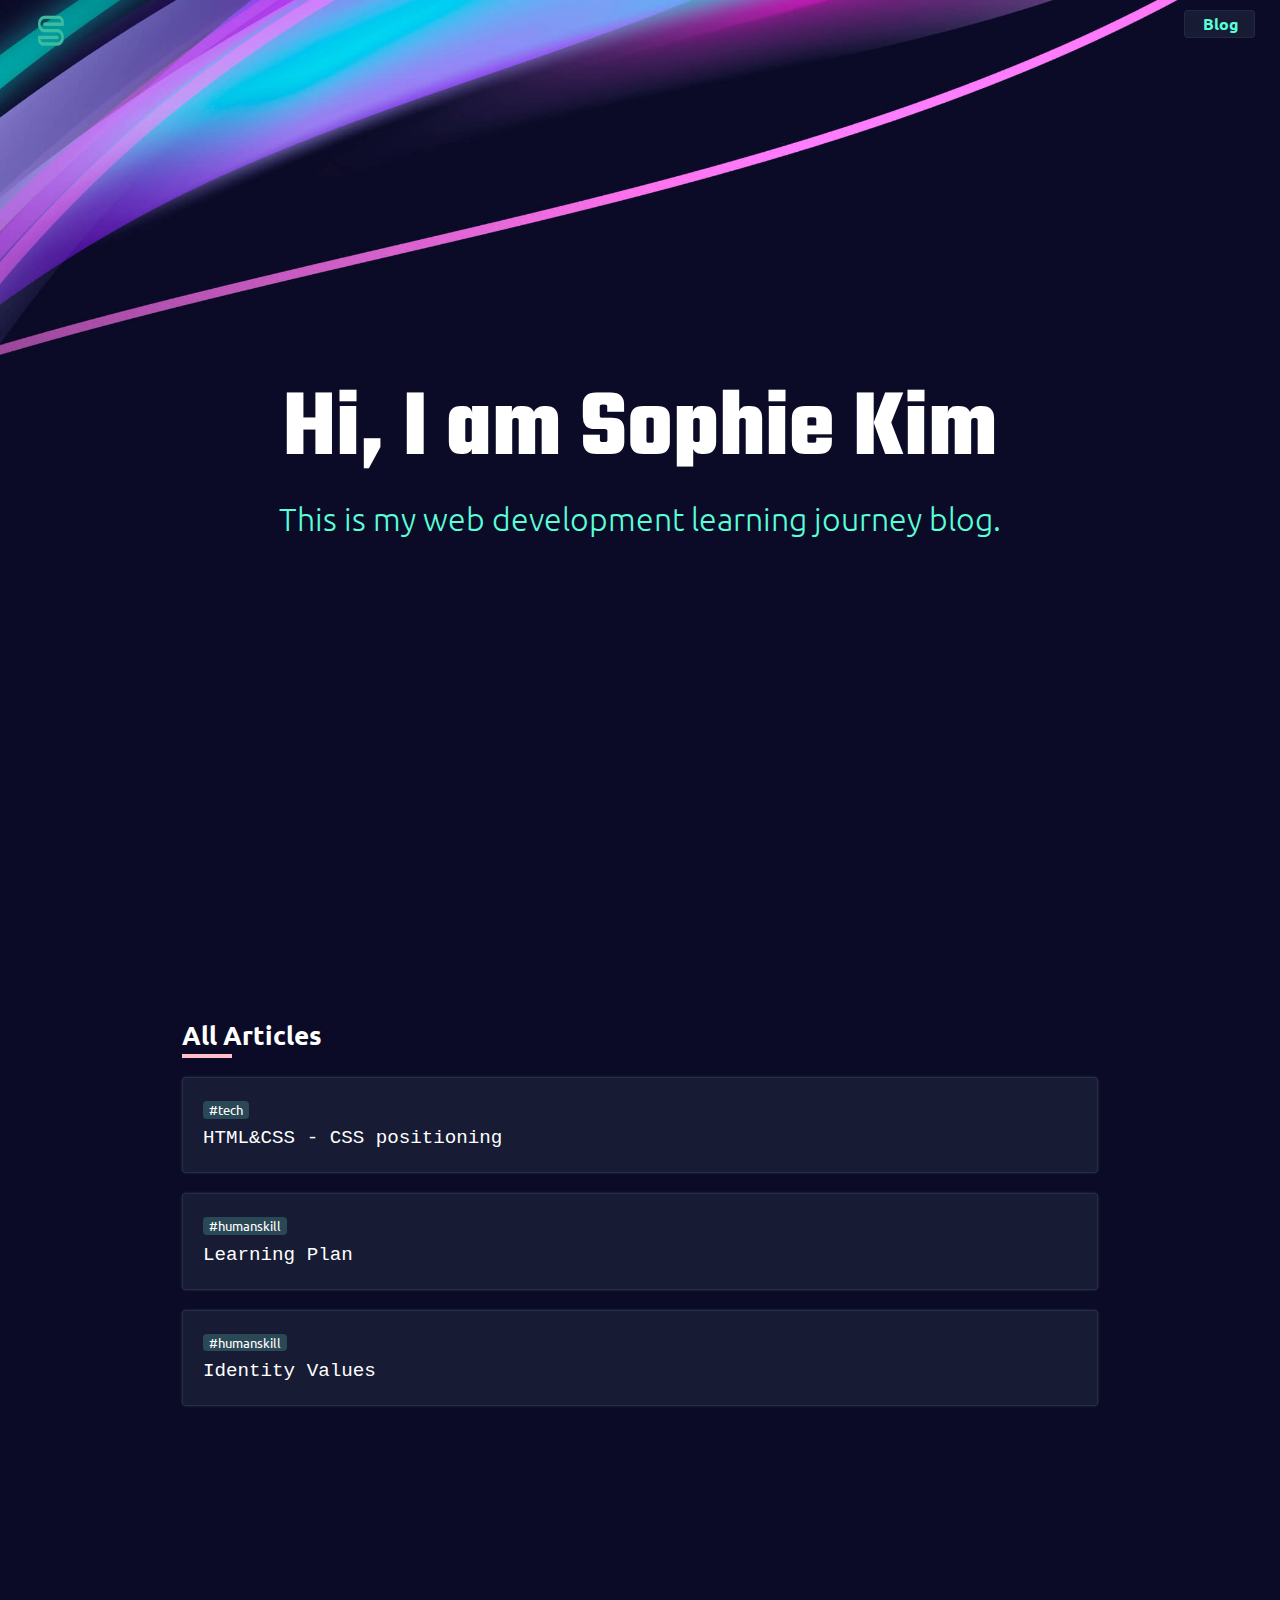
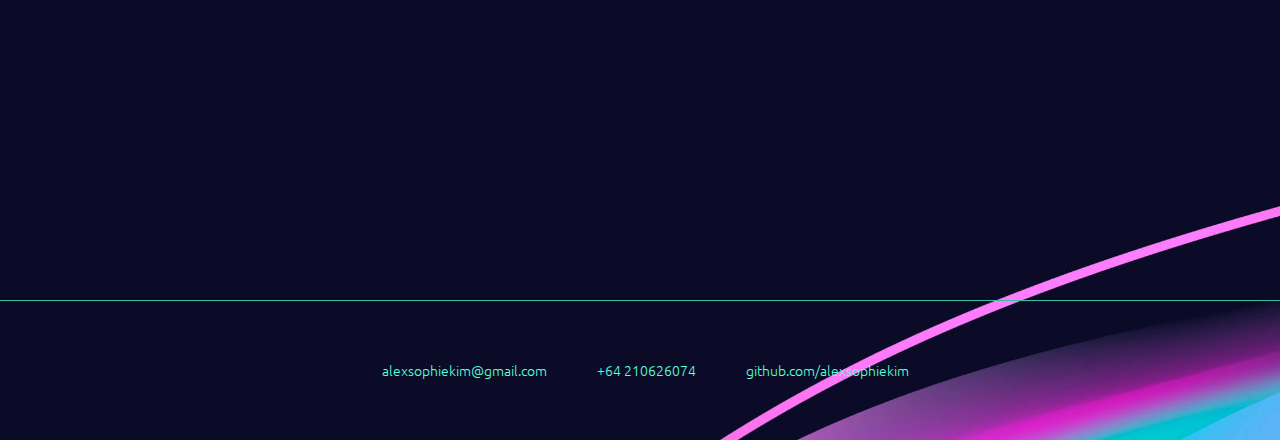
==== index.html @ d0f0f6ac "starting sprint3 blog" ====
<!DOCTYPE html>
<html lang="en">
<head>
    <meta charset="UTF-8">
    <meta name="copyright" content="Sophie Kim">
    <meta name="viewport" content="width=device-width, initial-scale=1.0">
    <meta name="description" content="This is Sophie Kim's blog - Full stack developer">
    <meta name="keywords" content="HTML,CSS,JS,Front-end, Back-end, Full-stack, Web developer, Developer, software engineer, Blog">
    <meta name="author" content="Sophie Kim">
    <link rel="icon" type="image/x-icon" href="/src/32logo.png">
    <link rel='stylesheet' href='https://cdn-uicons.flaticon.com/2.5.1/uicons-regular-rounded/css/uicons-regular-rounded.css'>
    <link href="../styles/main.css" rel="stylesheet" type="text/css">
    <link rel="preconnect" href="https://fonts.googleapis.com">
    <link rel="preconnect" href="https://fonts.gstatic.com" crossorigin>
    <link href="https://fonts.googleapis.com/css2?family=Teko:wght@300..700&family=Ubuntu:ital,wght@0,300;0,400;0,500;0,700;1,300;1,400;1,500;1,700&display=swap" rel="stylesheet">
    <link href="https://fonts.googleapis.com/css2?family=Ubuntu:ital,wght@0,300;0,400;0,500;0,700;1,300;1,400;1,500;1,700&display=swap" rel="stylesheet">
    <title>Developer Sophie's Blog</title>
</head>
<body>
    <nav>
      <a href="index.html"><img src="./src/logo512.png" class="myLogo" width="42px" height="42px"/></a>
      <ul>
        <!-- <li><a href=""><i class="fi fi-rr-apps"></i><span class="nav-lable">Projects</span></a></li> -->
        <li><a href="#blog"><i class="fi fi-rr-comment-alt"></i><span class="nav-lable">Blog</span></a></li>
      </ul>
    </nav>
    <section class="hero">
        <main>
            <div class="flexContainer flex-column">
              <h1>Hi, I am Sophie Kim</h1>
              <h2 style="text-align: center;">This is my web development learning journey blog.</h2>
            </div>
          </div>
        </main>
        <a href="#blog" class="down">
          <i class="fi fi-rr-angle-circle-down" style="font-size:30px;"></i>
        </a>
    </section>
    <section class="blog" id="blog">
      <h3 class="allArticles">All Articles</h3>
      <a href="/blog/html-css.html" class="articleLink">
        <div class="card">
            <p class="tags">#tech</p>
            <p class="title">HTML&CSS - CSS positioning</p>
        </div>
      </a>
      <a href="/blog/learning-plan.html" class="articleLink">
        <div class="card">
            <p class="tags">#humanskill</p>
            <p class="title">Learning Plan</p>
        </div>
      </a>
      <a href="/blog/identity-values.html" class="articleLink">
        <div class="card">
          <p class="tags">#humanskill</p>
          <p class="title">Identity Values</p>
        </div>
      </a>
    </section>
    <footer class="footer" id="footer">
      <div class="footer-content">
          <div class="footer-section">
              <div class="contact-info">
                  <i class="fi fi-rr-envelope"></i>
                  <p>alexsophiekim@gmail.com</p>
              </div>
              <div class="contact-info">
                  <i class="fi fi-rr-phone-call"></i>
                  <p>+64 210626074</p>
              </div>
              <div class="contact-info">
                <i class="fi fi-rr-code-branch"></i>
                <p>github.com/alexsophiekim</p>
            </div>
          </div>
      </div>
  </footer>
</body>
</html>
---- styles/main.css ----
* {
    box-sizing: border-box;
    padding: 0;
    margin: 0;
    max-width: 100%;
    scroll-behavior: smooth;
    font-family: "Ubuntu", sans-serif;
  }
body{
    overflow-x: hidden;
    min-width: 100vw;
    height: 100%;
    color: #59ffd8;
    background: #0c0a27;  
    background-image:url('../src/bg.jpg');
    background-position: 33% 50%;
    background-size: cover;
    background-repeat: no-repeat;
    }
p{
    line-height: 1.4;
    font-weight: 100;
}
.container{
    max-width: calc(100% - 300px);
    margin: 0 auto;
}
.flexContainer {
    display: flex;
}
.flex-row {
    flex-direction: row;
    justify-content: space-between;
}
.flex-column {
    flex-direction: column;
}
code{
    font-family: 'Courier New', Courier, monospace;
    color:black;
}
.codespan{
    border: 1px solid gray;
    font-family: 'Courier New', Courier, monospace;
    background-color: #d8d8d8;
    color: black;
    padding:2px 4px;
}
nav{
    height: 60px;
    max-width: calc(100% - 40px);
    margin: auto;
    display: flex;
    justify-content: space-between;
}
nav ul{
    display: flex;
}
nav ul li{
    list-style: none;
    margin: 10px 5px;
    font-weight: 600;
}
nav ul li a{
    text-decoration-line: none;
    color: #59ffd8;
    background-color: rgba(169, 217, 215, 0.08);
    border: 1px solid rgba(169, 217, 215, 0.08);
    display: flex;
    align-items: center;
    line-height: 1.4;
    border-radius: 4px;
    padding: 2px 15px 2px 10px
}
nav ul li a:hover{
    border: 1px solid rgba(169, 217, 215, 0.4);
    box-shadow: 0 0 5px rgba(150, 200, 198, 0.2);
}
nav ul li a i {
   padding: 10px 4px;
}
nav img{
    margin: 10px;
}
section{
    height: 100vh;
    max-width: calc(100% - 300px);
    margin: 0 auto;
}
main{
    width: 100%;
    padding: 0.5em;
    position: absolute;
    top: 50%;
    left: 50%;
    -ms-transform: translate(-50%, -50%);
    transform: translate(-50%, -50%);
    flex-wrap: wrap;
}

h1{
    color: white;
    font-size: 6em;
    font-family: "Teko", sans-serif;
    text-align: center;
}
h2{
    color: #59ffd8;
    font-size: 2em;
    font-weight: 100;
}
h3{
    font-size: 1.6em;
    color: white;
}
.text{
    line-height: 1.6;
}
.down{
    position: absolute;
    bottom:2em;
    right: 50%;
    transform: translate(50%, -50%);
    text-decoration: none;
    color: #3dbd9f;
}
.blog{
    margin: 0 auto;
    padding: 2em;
    width: 100%;
    color: #59ffd8;
    margin-bottom: 40px;
}
.allArticles{
    width: 100%;
    margin:1em 0;
}
.allArticles::after{
    content: '';
    height: 4px;
    width: 50px;
    background-color: pink;
    display: block;
    position: absolute;
    margin-top:2px;
}
.card{
    padding: 20px;
    border: 1px solid transparent;
    margin-bottom: 20px;
    background-color: rgba(169, 217, 215, 0.08);
    border: 1px solid rgba(169, 217, 215, 0.1);
    box-shadow: 0 0 3px rgba(150, 200, 198, 0.2);
    border-radius: 4px;
}
.card:hover{
    border: 1px solid rgba(169, 217, 215, 0.4);
    box-shadow: 0 0 5px rgba(150, 200, 198, 0.2);
}
.title{
    color: white;
    font-family: 'Courier New', Courier, monospace;
    font-size:1.2em;
    line-height: 1.4;
}
.title:hover{
    color:#3dbd9f;
    text-shadow: 2px 2px 4px rgba(89,255,216,0.3);
}
.articleLink{
    text-decoration: none;
}
/* Here is the html-css.html stylings */
.articleContainer{
    margin: 4em auto !important;
    background: rgba(255,255,255,5%);
    padding:2em;
    border-radius: 10px;
    height: fit-content;
}

.tags{
    color: white;
    padding: 0px 6px;
    height: max-content;
    background: rgba(118, 255, 225, 0.2);
    border-radius: 4px;
    display: inline-flex;
    -webkit-box-align: center;
    align-items: center;
    gap: 5px;
    font-size: 0.8em !important;
    font-weight: 400 !important;
    font-family:'Ubuntu' !important;
    margin-bottom: 0.5em;
}
.positionBox{
    border:1px solid white;
    width: 200px;
    height: 120px;
    padding:1em;
    text-align: center;
}
.positionBoxText{
    color: black;
    margin: auto;
}
.absolute{
    position: absolute;
    top:0;
    right:0;
}
.fixed{
    position: fixed;
    bottom:100px;
    right:100px;
    z-index: 1;
}
.relative{
    position: relative;
}
.imagebox{
    display: inline-block;
    overflow-y: hidden;
}
.imagebox img{
    max-width: 800px;
    width: 100%;
    height: 100%;
    object-fit: contain;
}

/* Footer*/
.footer {
    padding: 40px 0;
    position: relative;
    overflow: hidden;
}
.footer::before {
    content: '';
    position: absolute;
    top: 0;
    left: 0;
    right: 0;
    height: 1px;
    background: #3dbd9f;
}

.footer-content {
    display: flex;
    justify-content: center;
    align-items: flex-start;
    flex-wrap: wrap;
    max-width: 1200px;
    margin: 0 auto;
    padding: 0 20px;
}
.footer-section {
    display: flex;
    justify-content: center;
    align-items: center;
    flex-wrap: wrap;
    width: 100%;
}
.footer-section p {
    margin: 10px 0;
    font-size: 0.9em;
    line-height: 1.4;
}

.contact-info {
    display: flex;
    align-items: center;
    margin: 10px 20px;
}
.contact-info i {
    margin-right: 10px;
    color: #3dbd9f;
}

/* CSS code for mobile screens*/
@media only screen and (max-width: 480px) {
    body{
        max-width: 100vh;;
    }
    /* .nav-lable{
        display: none;
    } */
    nav{
        max-width: calc(100% - 10px);
    }
    nav ul li {
        margin: 2px;
        align-self: center;
    }
    nav ul li a{
        padding: 2px 8px !important;
    }
    .web-dev{
        font-size: 40px !important;
    }
    section{
        max-width: calc(100% - 50px);
    }
    h1{
        font-size: 2.2em;
    }
    h2{
        font-size: 1em;
    }
    h3{
        font-size: 1.4em;
    }
    .positionBox{
        width: 120px;
        height: 80px;
        padding: 5px;
    }
    .positionBox code{
        font-size:0.6em;
    }
    .blog{
        padding: 0.5em
    }
}

/* CSS code for tablet screens*/
@media only screen and (max-width: 768px) and (min-width:481px) {
    body{
        max-width: 100vh;;
    }
    /* .nav-lable{
        display: none;
    } */
    nav ul li a{
        padding: 2px 8px !important;
    }
    h1{
        font-size: 4em;
    }
    h2{
        font-size: 1em;
    }
    .wave{
        font-size: 50px !important;
    }
    .web-dev{
        font-size: 40px !important;
    }
    section{
        max-width: calc(100% - 100px);
    }
}
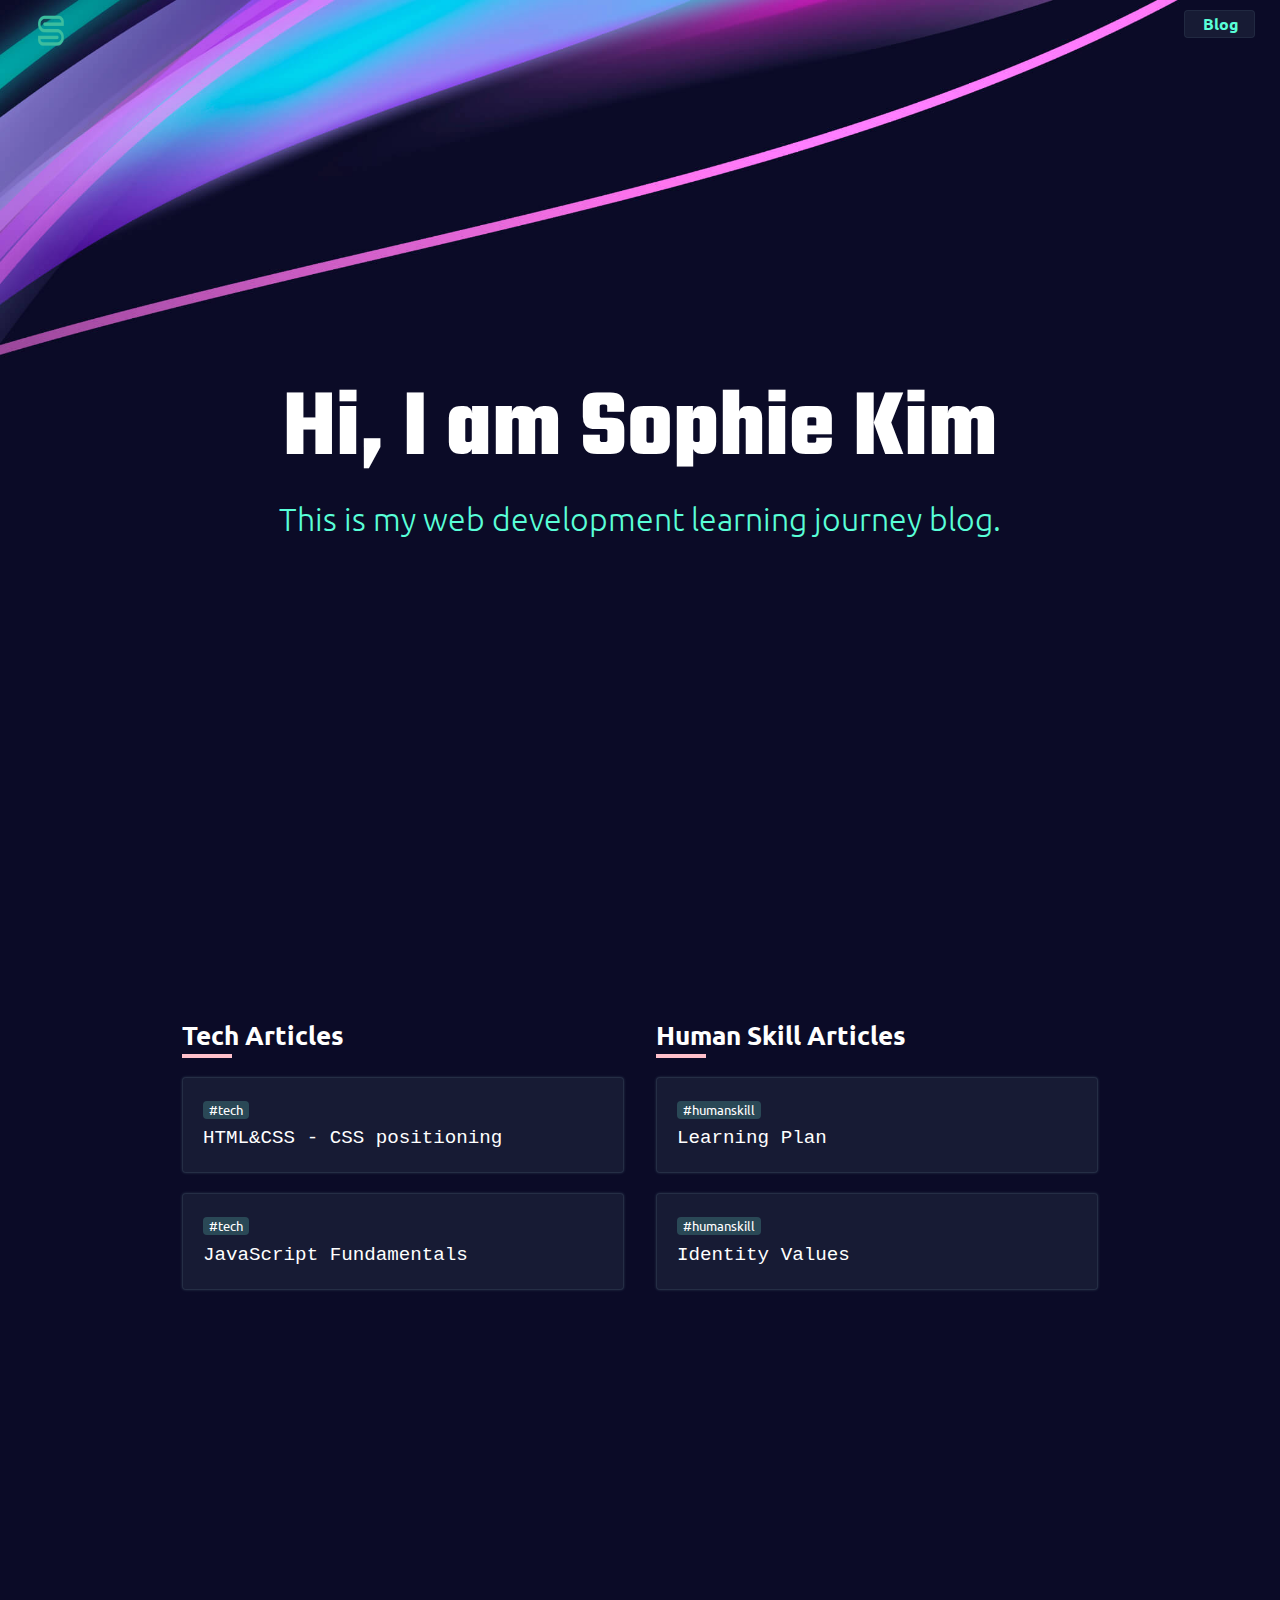
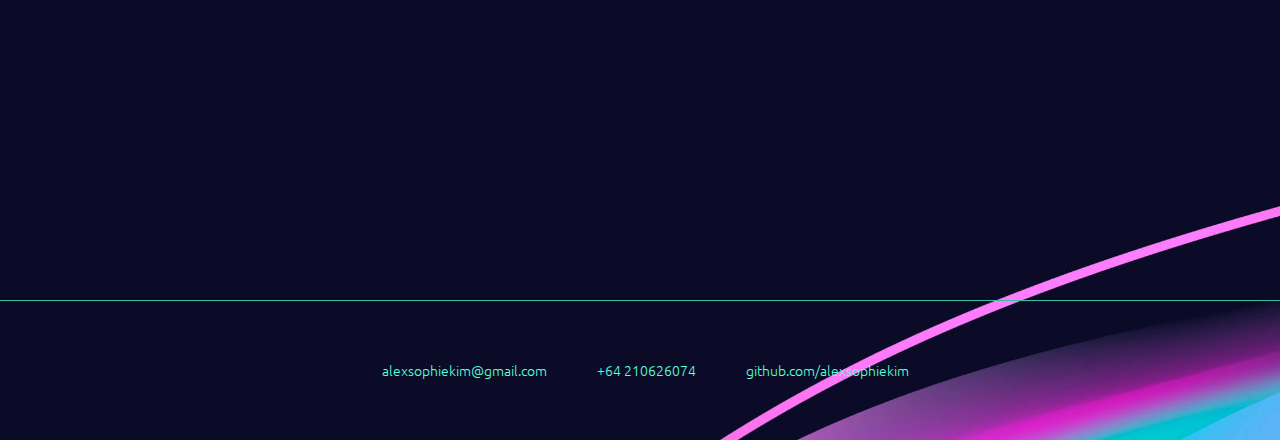
==== commit a22a24f4: "blog grid added" ====
--- a/index.html
+++ b/index.html
@@ -37,13 +37,24 @@
         </a>
     </section>
     <section class="blog" id="blog">
-      <h3 class="allArticles">All Articles</h3>
-      <a href="/blog/html-css.html" class="articleLink">
-        <div class="card">
-            <p class="tags">#tech</p>
-            <p class="title">HTML&CSS - CSS positioning</p>
-        </div>
-      </a>
+      <div class="techBlog">
+        <h3 class="allArticles">Tech Articles</h3>
+        <a href="/blog/html-css.html" class="articleLink">
+          <div class="card">
+              <p class="tags">#tech</p>
+              <p class="title">HTML&CSS - CSS positioning</p>
+          </div>
+        </a>
+        <a href="/blog/javascript-dom.html" class="articleLink">
+          <div class="card">
+              <p class="tags">#tech</p>
+              <p class="title">JavaScript Fundamentals</p>
+          </div>
+        </a>
+      </div>
+      <div class="hsBlog">
+        <h3 class="allArticles">Human Skill Articles</h3>
+
       <a href="/blog/learning-plan.html" class="articleLink">
         <div class="card">
             <p class="tags">#humanskill</p>
@@ -56,6 +67,7 @@
           <p class="title">Identity Values</p>
         </div>
       </a>
+      </div>
     </section>
     <footer class="footer" id="footer">
       <div class="footer-content">
--- a/styles/main.css
+++ b/styles/main.css
@@ -125,6 +125,9 @@
     color: #3dbd9f;
 }
 .blog{
+    display: grid;
+    grid-template-columns: 1fr 1fr;
+    gap: 2em;
     margin: 0 auto;
     padding: 2em;
     width: 100%;
@@ -302,6 +305,9 @@
     section{
         max-width: calc(100% - 50px);
     }
+    .blog {
+        grid-template-columns: 1fr;
+    }
     h1{
         font-size: 2.2em;
     }
@@ -350,4 +356,7 @@
     section{
         max-width: calc(100% - 100px);
     }
+    .blog {
+        grid-template-columns: 1fr;
+    }
 }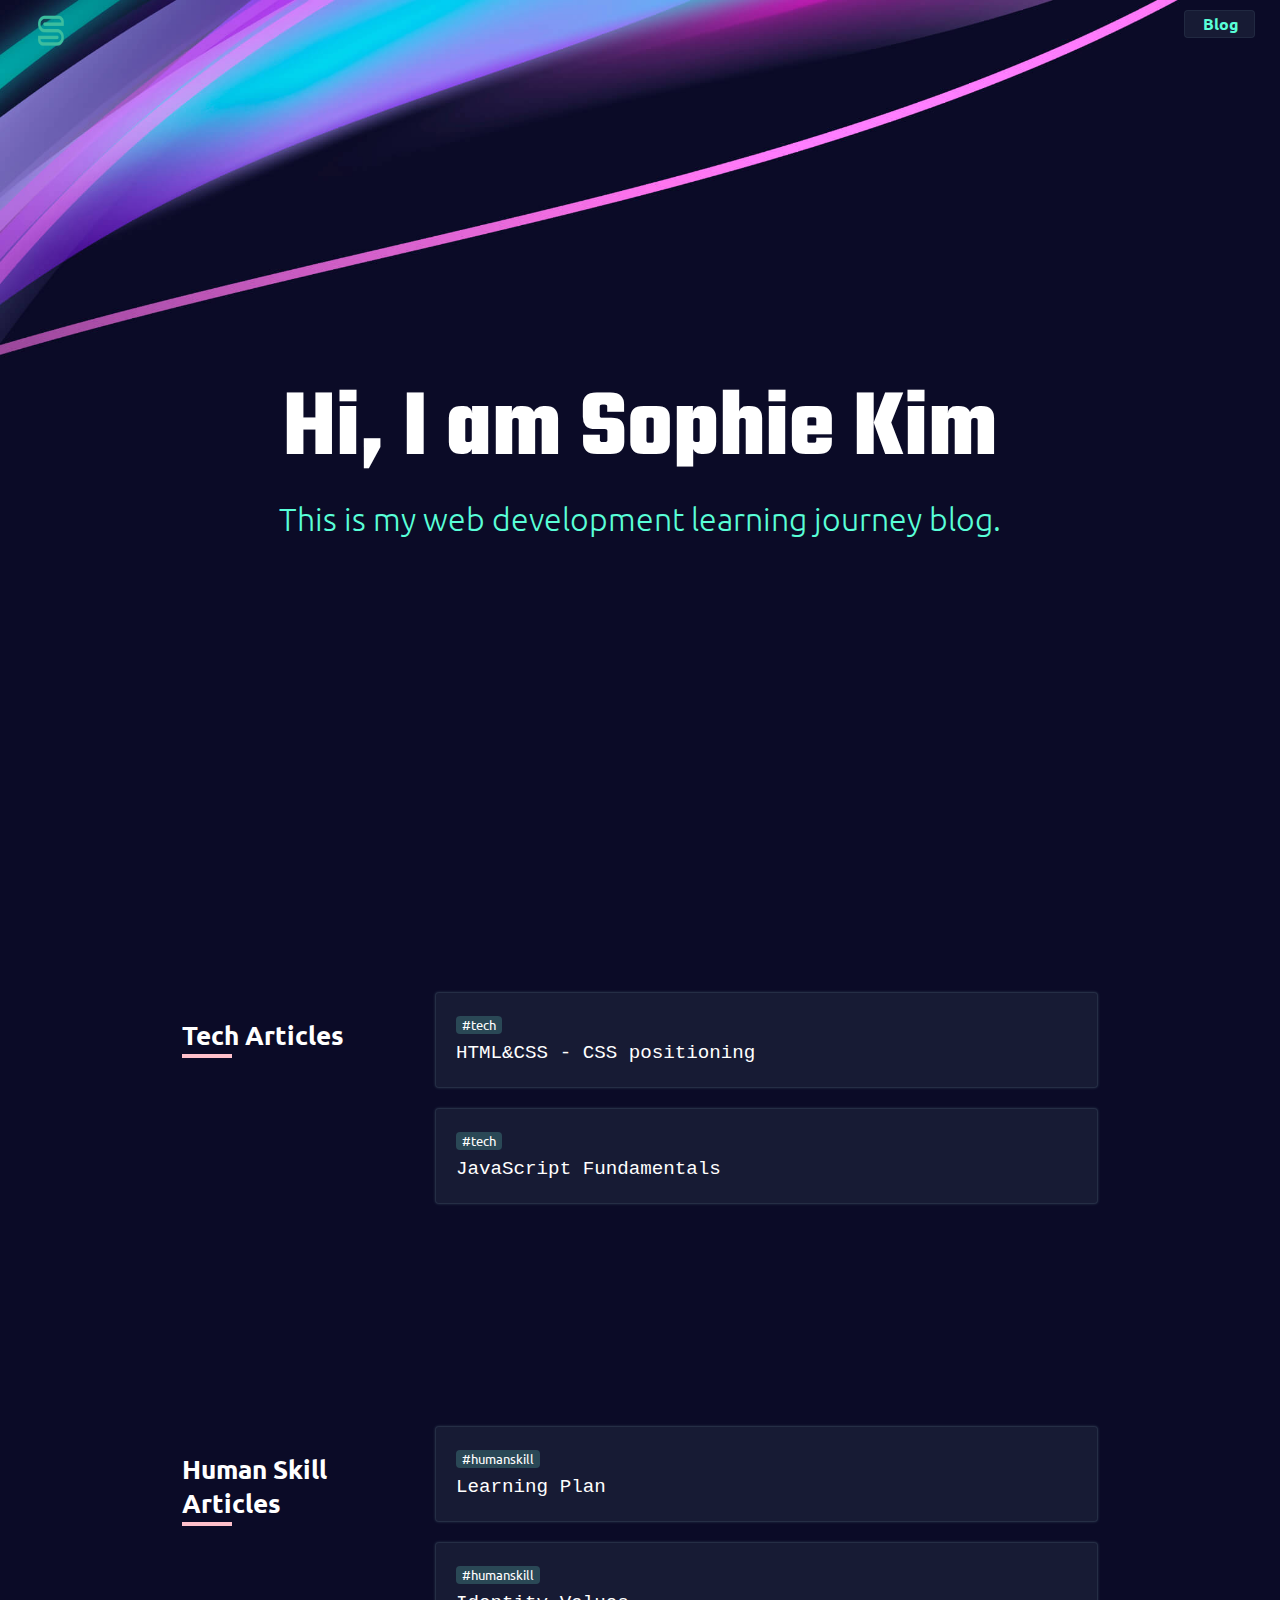
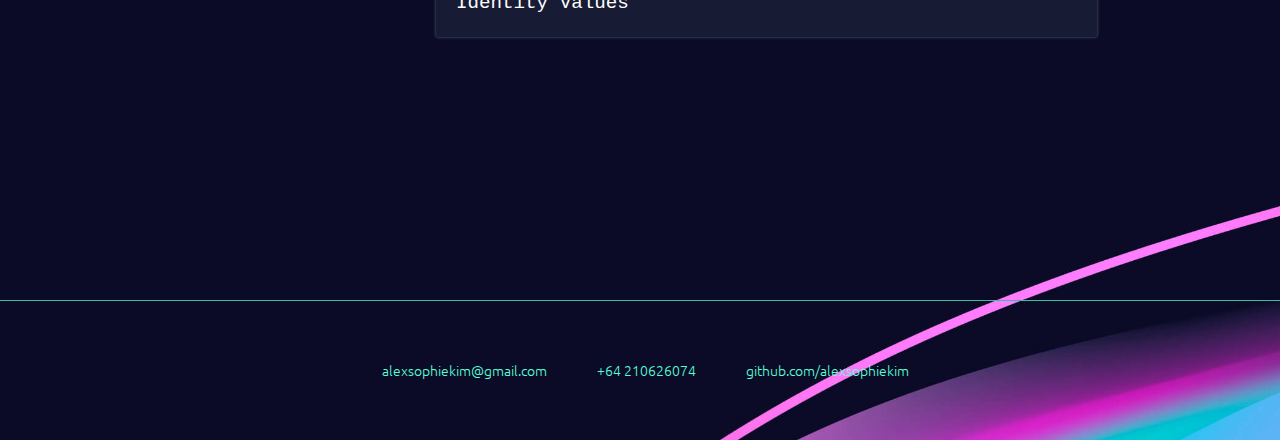
==== commit 1e14c102: "change layout" ====
--- a/index.html
+++ b/index.html
@@ -37,8 +37,8 @@
         </a>
     </section>
     <section class="blog" id="blog">
+      <h3 class="allArticles">Tech Articles</h3>
       <div class="techBlog">
-        <h3 class="allArticles">Tech Articles</h3>
         <a href="/blog/html-css.html" class="articleLink">
           <div class="card">
               <p class="tags">#tech</p>
@@ -52,9 +52,8 @@
           </div>
         </a>
       </div>
+      <h3 class="allArticles">Human Skill Articles</h3>
       <div class="hsBlog">
-        <h3 class="allArticles">Human Skill Articles</h3>
-
       <a href="/blog/learning-plan.html" class="articleLink">
         <div class="card">
             <p class="tags">#humanskill</p>
--- a/styles/main.css
+++ b/styles/main.css
@@ -126,7 +126,7 @@
 }
 .blog{
     display: grid;
-    grid-template-columns: 1fr 1fr;
+    grid-template-columns: 0.5fr 1.5fr;
     gap: 2em;
     margin: 0 auto;
     padding: 2em;
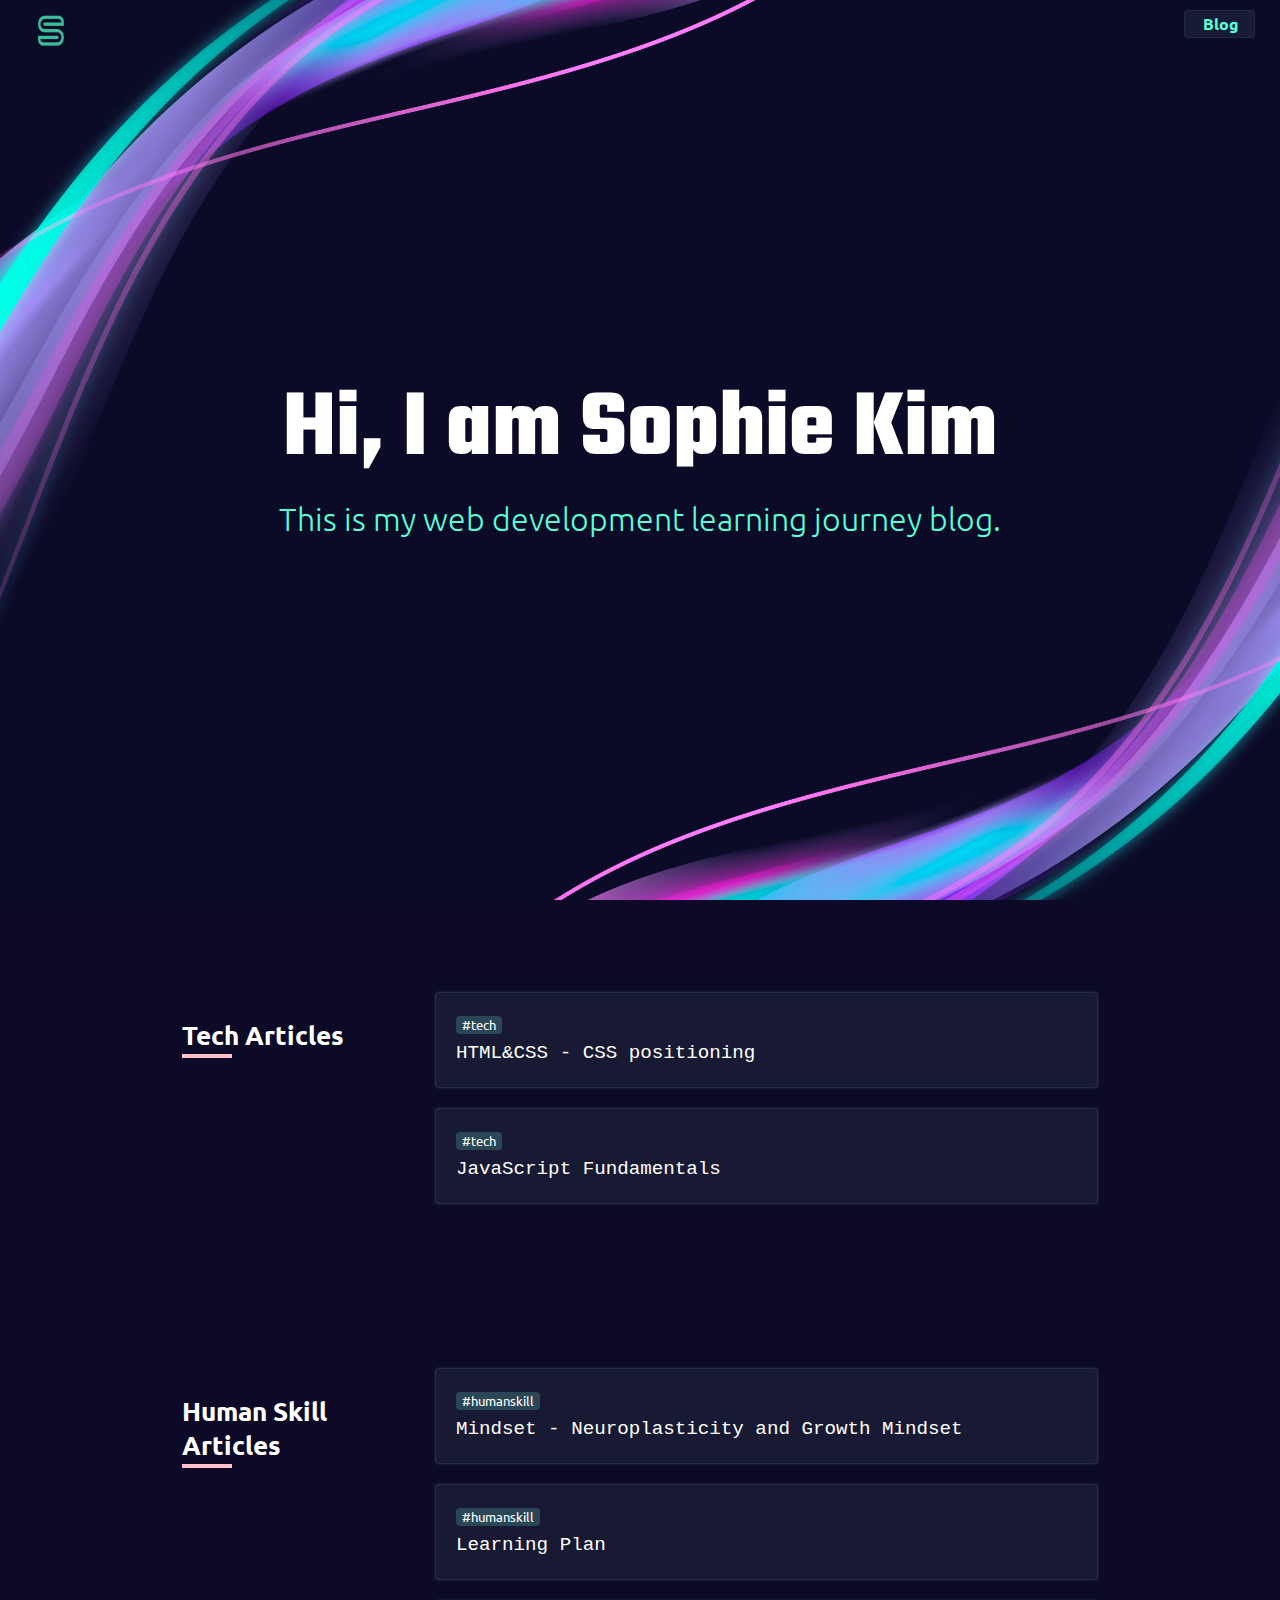
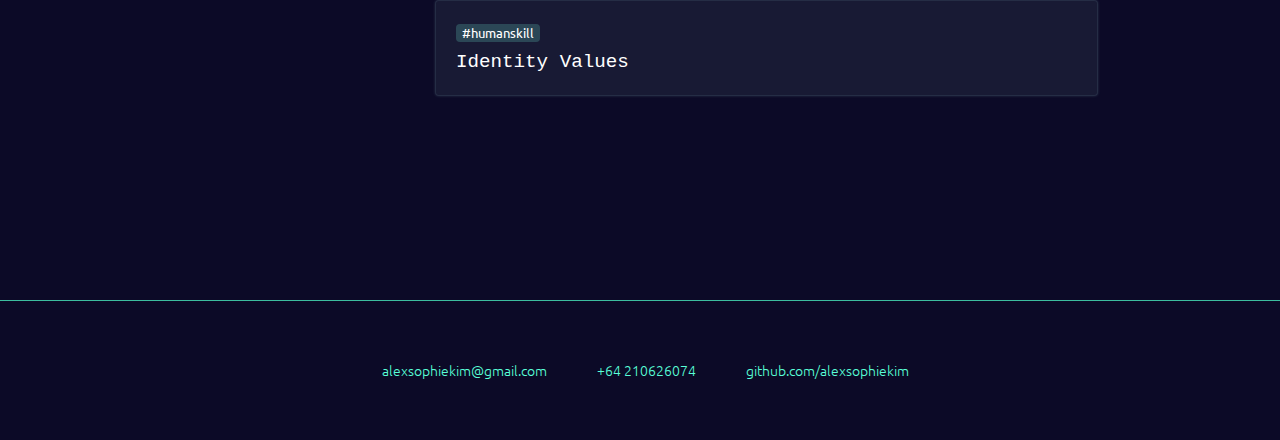
==== commit f8c05605: "add mindset blog" ====
--- a/index.html
+++ b/index.html
@@ -54,6 +54,12 @@
       </div>
       <h3 class="allArticles">Human Skill Articles</h3>
       <div class="hsBlog">
+        <a href="/blog/neuroplasticity.html" class="articleLink">
+          <div class="card">
+              <p class="tags">#humanskill</p>
+              <p class="title">Mindset - Neuroplasticity and Growth Mindset</p>
+          </div>
+        </a>
       <a href="/blog/learning-plan.html" class="articleLink">
         <div class="card">
             <p class="tags">#humanskill</p>
--- a/styles/main.css
+++ b/styles/main.css
@@ -10,12 +10,13 @@
     overflow-x: hidden;
     min-width: 100vw;
     height: 100%;
-    color: #59ffd8;
+    color: #d9d9d9;
     background: #0c0a27;  
     background-image:url('../src/bg.jpg');
     background-position: 33% 50%;
     background-size: cover;
     background-repeat: no-repeat;
+    background-attachment: fixed;
     }
 p{
     line-height: 1.4;
@@ -238,6 +239,7 @@
     padding: 40px 0;
     position: relative;
     overflow: hidden;
+    color:#59ffd8;
 }
 .footer::before {
     content: '';
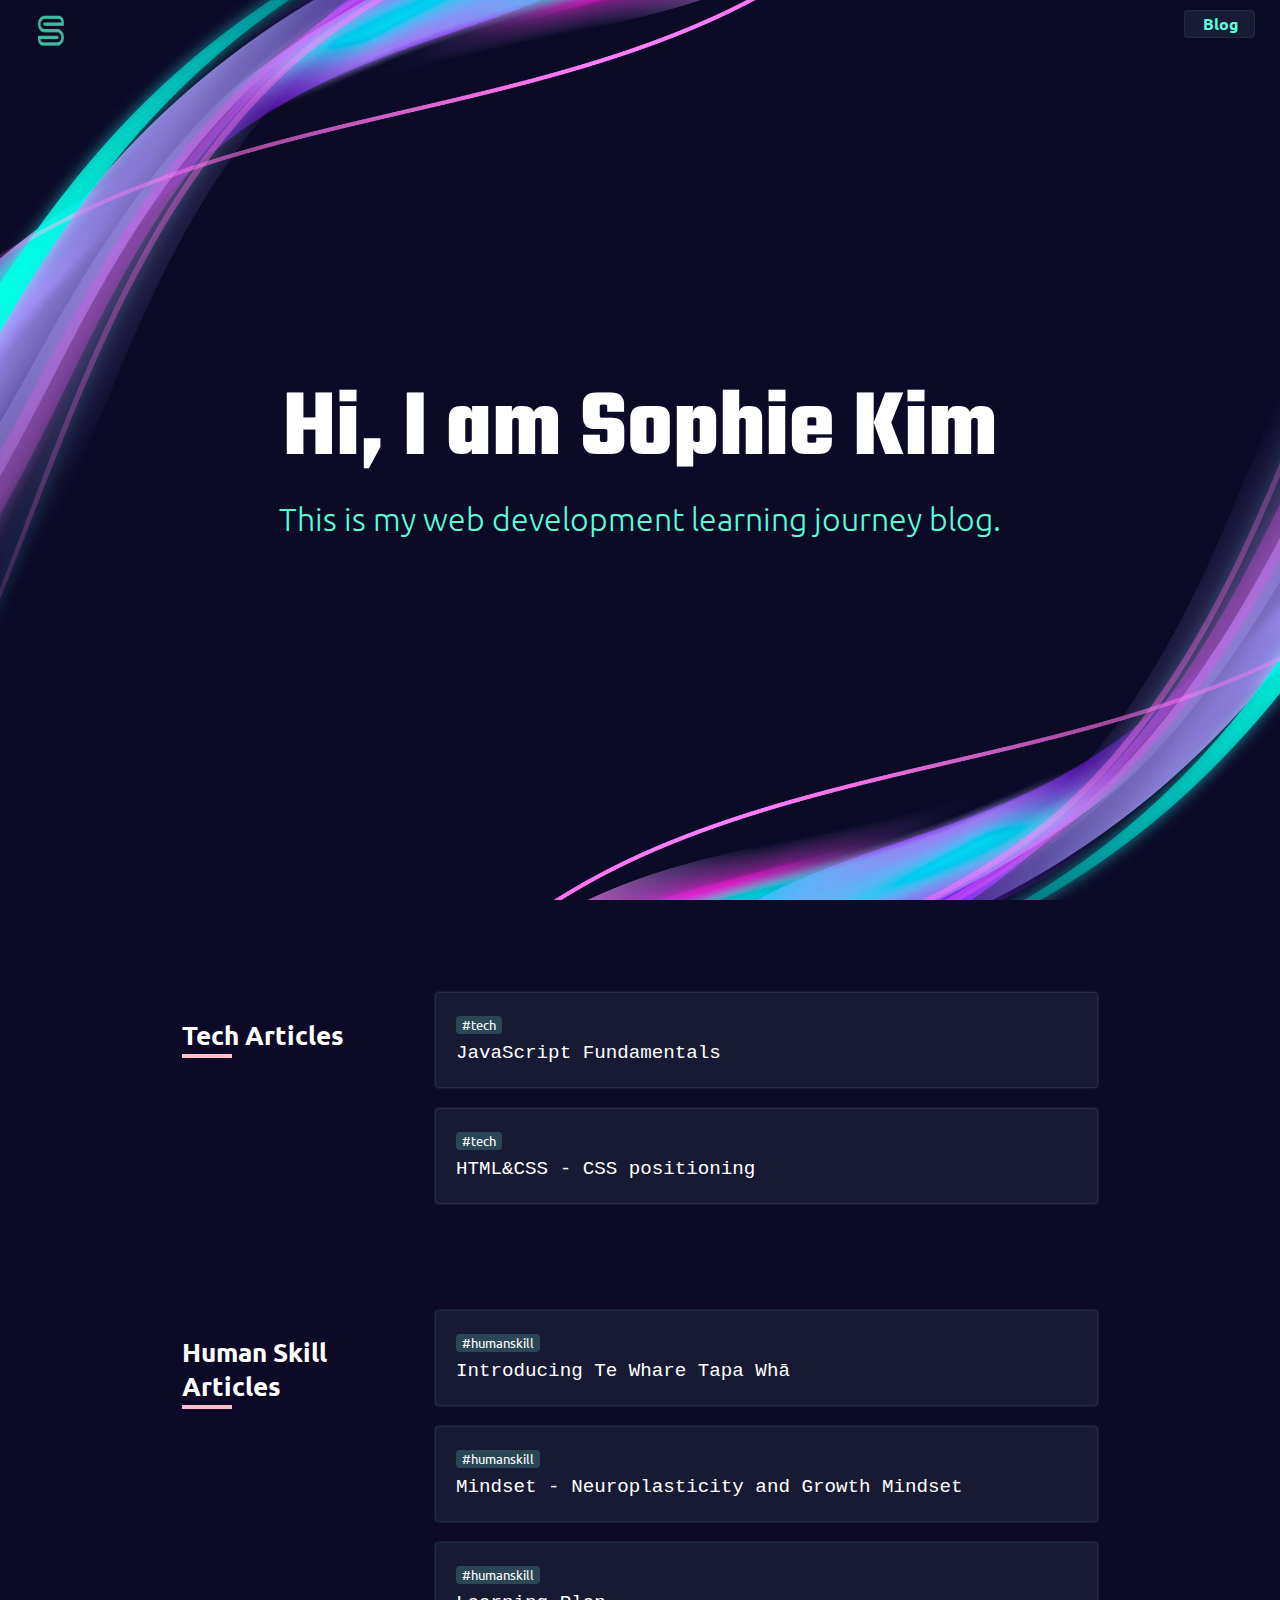
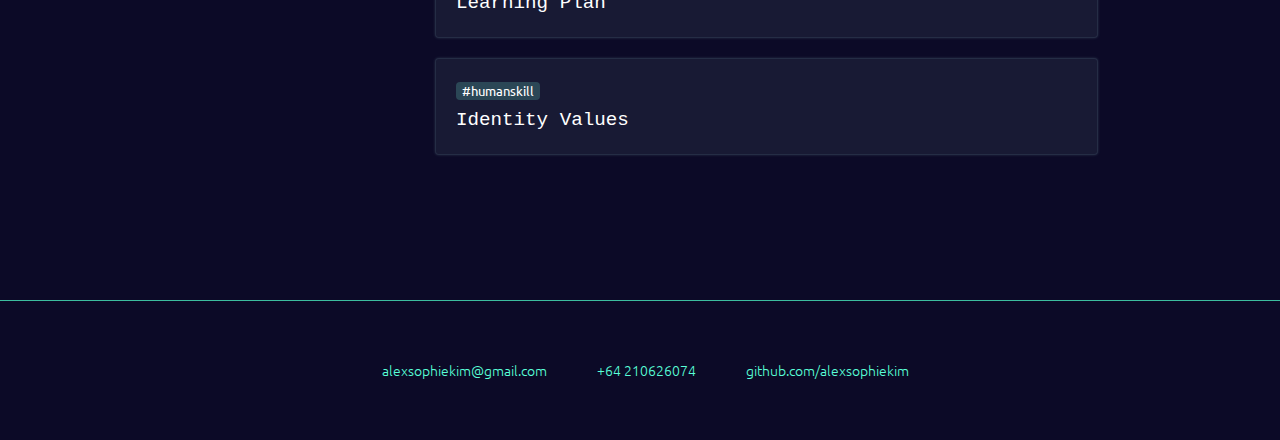
==== commit bc7b8895: "add te-whare-tapa-wha" ====
--- a/index.html
+++ b/index.html
@@ -39,21 +39,28 @@
     <section class="blog" id="blog">
       <h3 class="allArticles">Tech Articles</h3>
       <div class="techBlog">
+        <a href="/blog/javascript-dom.html" class="articleLink">
+          <div class="card">
+              <p class="tags">#tech</p>
+              <p class="title">JavaScript Fundamentals</p>
+          </div>
+        </a>
         <a href="/blog/html-css.html" class="articleLink">
           <div class="card">
               <p class="tags">#tech</p>
               <p class="title">HTML&CSS - CSS positioning</p>
           </div>
         </a>
-        <a href="/blog/javascript-dom.html" class="articleLink">
-          <div class="card">
-              <p class="tags">#tech</p>
-              <p class="title">JavaScript Fundamentals</p>
-          </div>
-        </a>
+       
       </div>
       <h3 class="allArticles">Human Skill Articles</h3>
       <div class="hsBlog">
+        <a href="/blog/te-whare-tapa-wha.html" class="articleLink"></a>
+          <div class="card">
+              <p class="tags">#humanskill</p>
+              <p class="title">Introducing Te Whare Tapa Whā</p>
+          </div>
+        </a>
         <a href="/blog/neuroplasticity.html" class="articleLink">
           <div class="card">
               <p class="tags">#humanskill</p>
--- a/styles/main.css
+++ b/styles/main.css
@@ -22,6 +22,22 @@
     line-height: 1.4;
     font-weight: 100;
 }
+
+table {
+    font-family: arial, sans-serif;
+    border-collapse: collapse;
+    width: 100%;
+  }
+  
+  td, th {
+    border: 1px solid #08735a;
+    text-align: left;
+    padding: 10px;
+  }
+  
+  tr:nth-child(even) {
+    background-color: #084546;
+  }
 .container{
     max-width: calc(100% - 300px);
     margin: 0 auto;
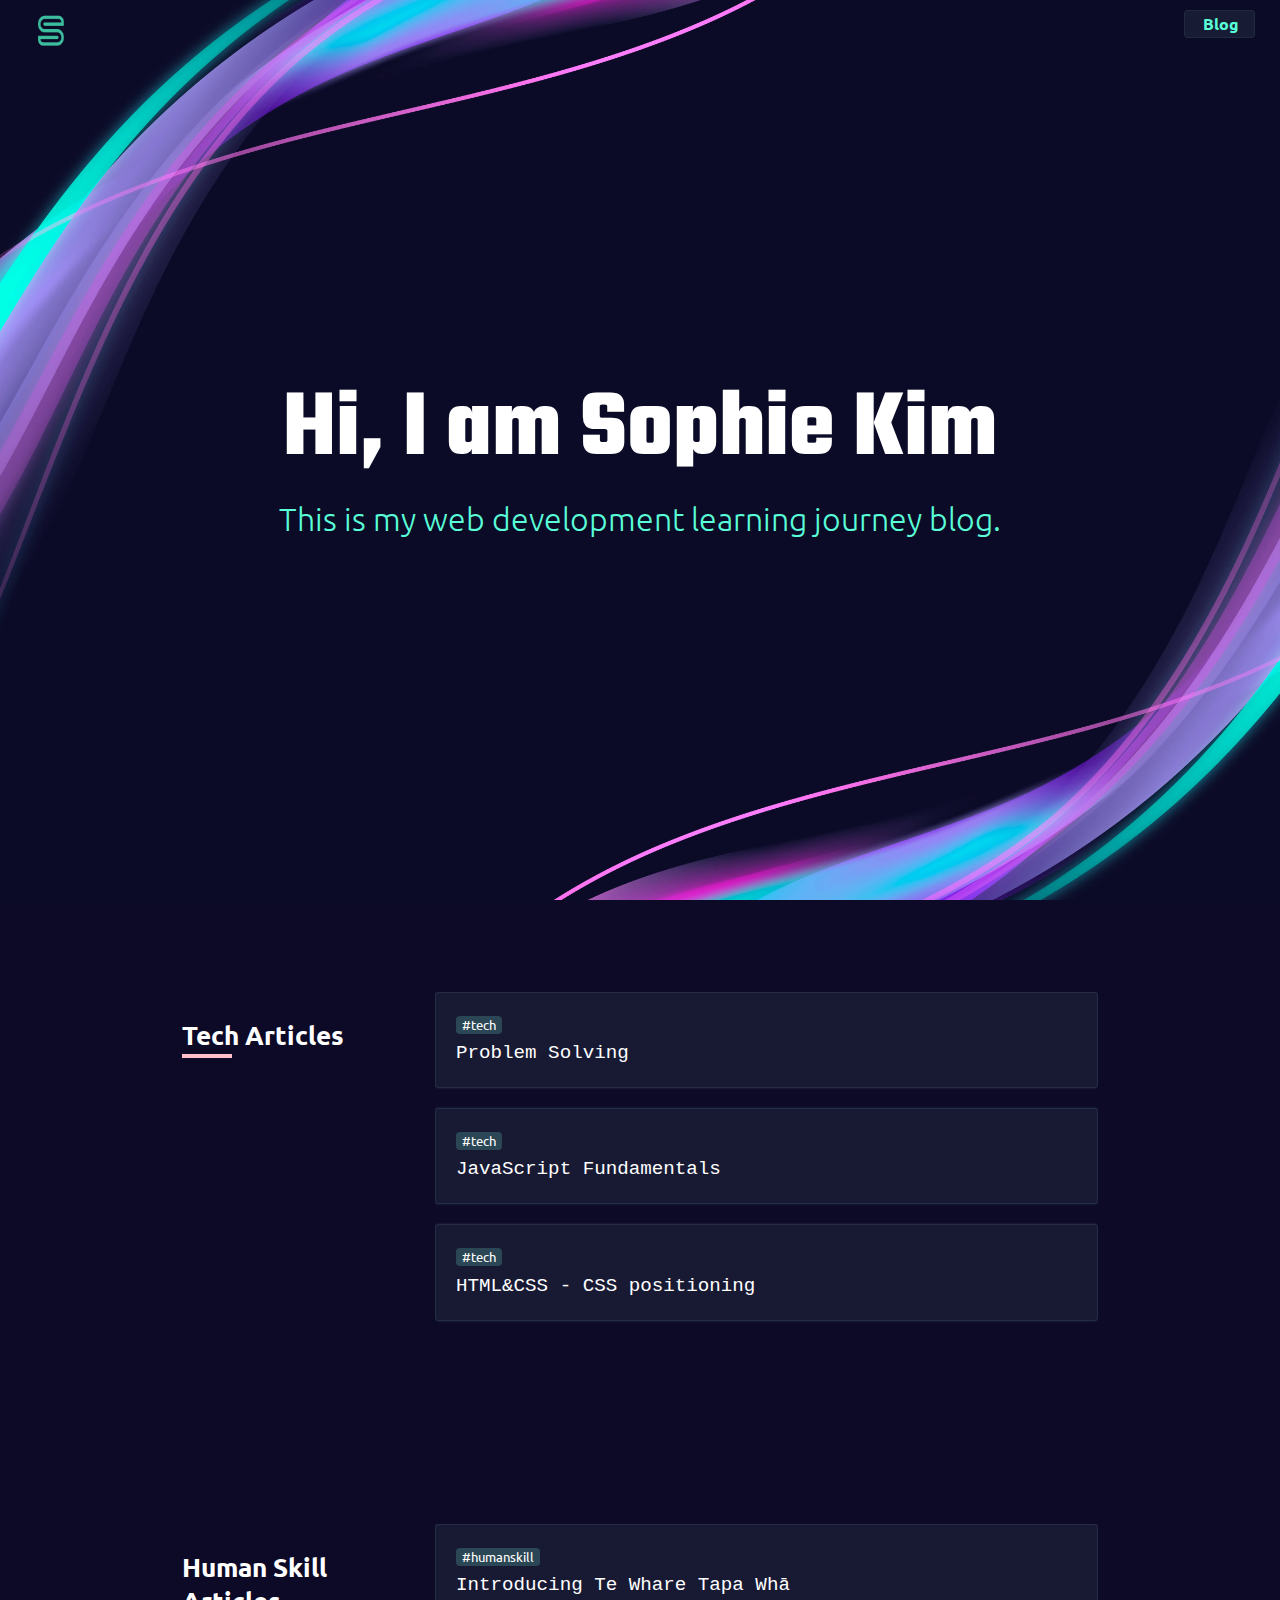
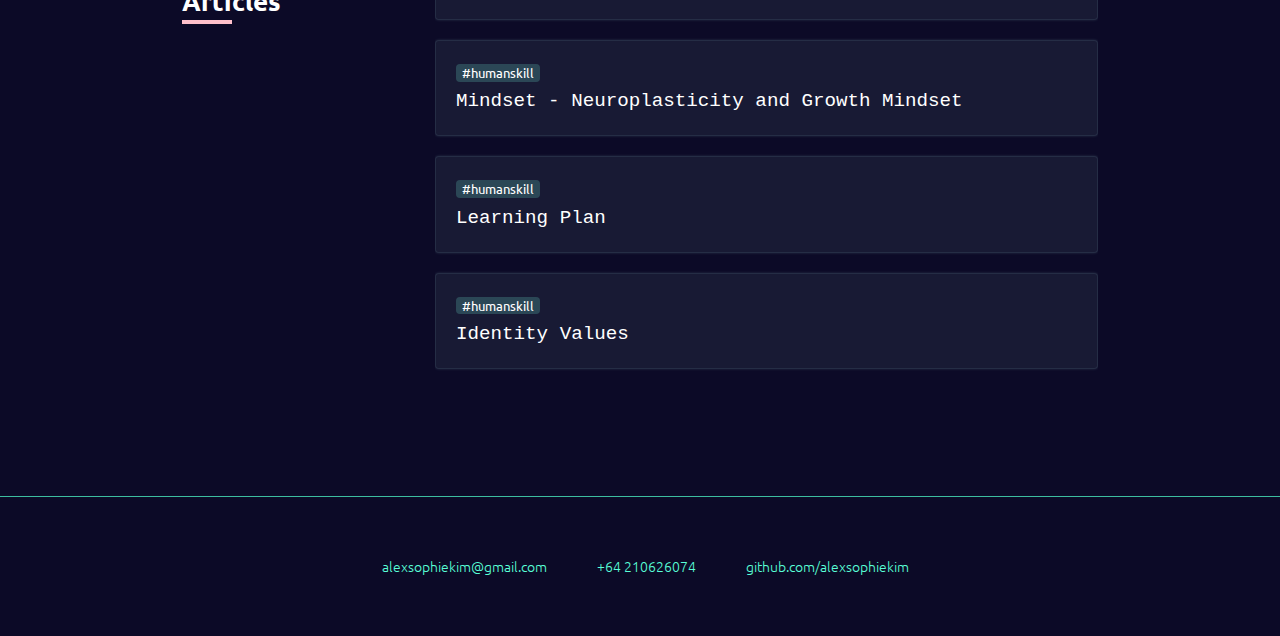
==== commit 2d51c4f9: "added new tech blog" ====
--- a/index.html
+++ b/index.html
@@ -39,7 +39,13 @@
     <section class="blog" id="blog">
       <h3 class="allArticles">Tech Articles</h3>
       <div class="techBlog">
-        <a href="/blog/javascript-dom.html" class="articleLink">
+        <a href="/blog/problem-solving.html" class="articleLink">
+          <div class="card">
+              <p class="tags">#tech</p>
+              <p class="title">Problem Solving</p>
+          </div>
+        </a>
+         <a href="/blog/javascript-dom.html" class="articleLink">
           <div class="card">
               <p class="tags">#tech</p>
               <p class="title">JavaScript Fundamentals</p>
@@ -55,7 +61,7 @@
       </div>
       <h3 class="allArticles">Human Skill Articles</h3>
       <div class="hsBlog">
-        <a href="/blog/te-whare-tapa-wha.html" class="articleLink"></a>
+        <a href="/blog/te-whare-tapa-wha.html" class="articleLink">
           <div class="card">
               <p class="tags">#humanskill</p>
               <p class="title">Introducing Te Whare Tapa Whā</p>
--- a/styles/main.css
+++ b/styles/main.css
@@ -22,7 +22,6 @@
     line-height: 1.4;
     font-weight: 100;
 }
-
 table {
     font-family: arial, sans-serif;
     border-collapse: collapse;
@@ -150,6 +149,7 @@
     width: 100%;
     color: #59ffd8;
     margin-bottom: 40px;
+    height: fit-content;
 }
 .allArticles{
     width: 100%;
@@ -163,6 +163,11 @@
     display: block;
     position: absolute;
     margin-top:2px;
+}
+.techBlog,
+.hsBlog {
+    height: 500px;
+    overflow-y: scroll;
 }
 .card{
     padding: 20px;
@@ -198,7 +203,6 @@
     border-radius: 10px;
     height: fit-content;
 }
-
 .tags{
     color: white;
     padding: 0px 6px;
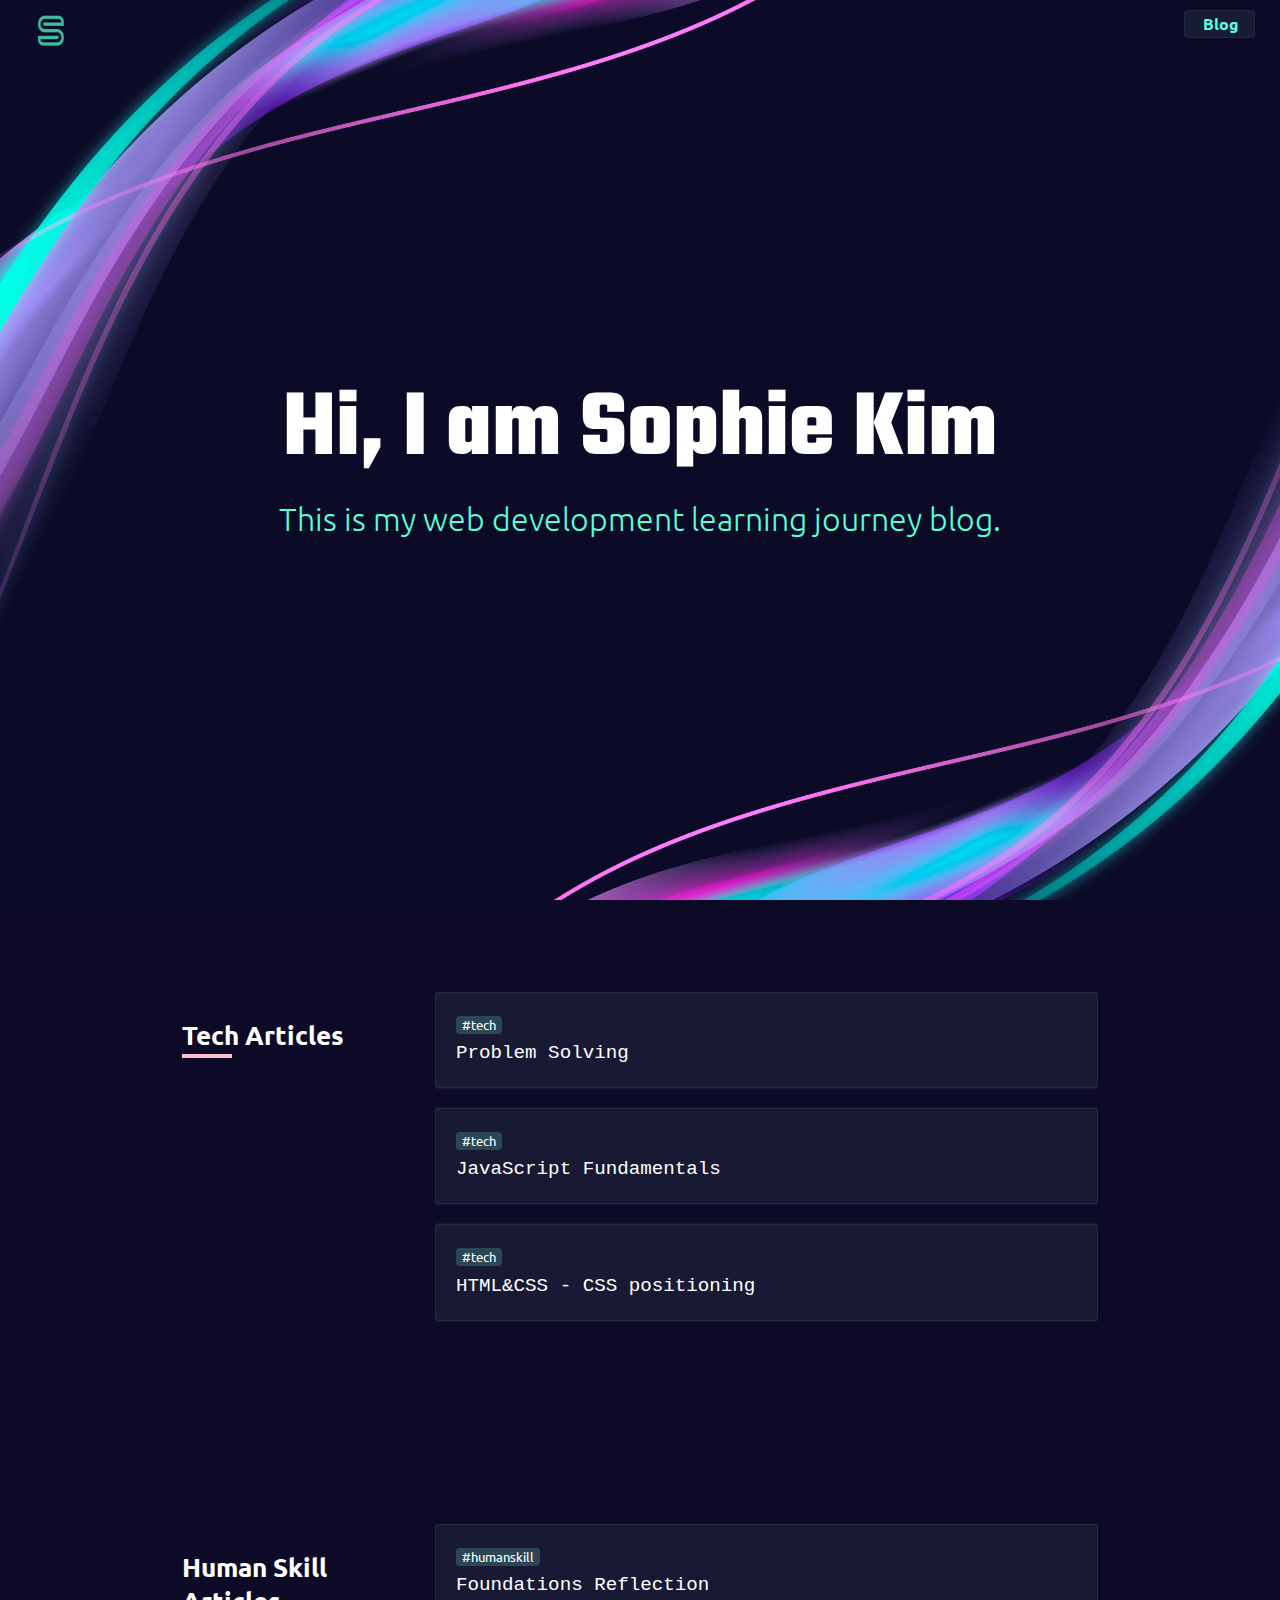
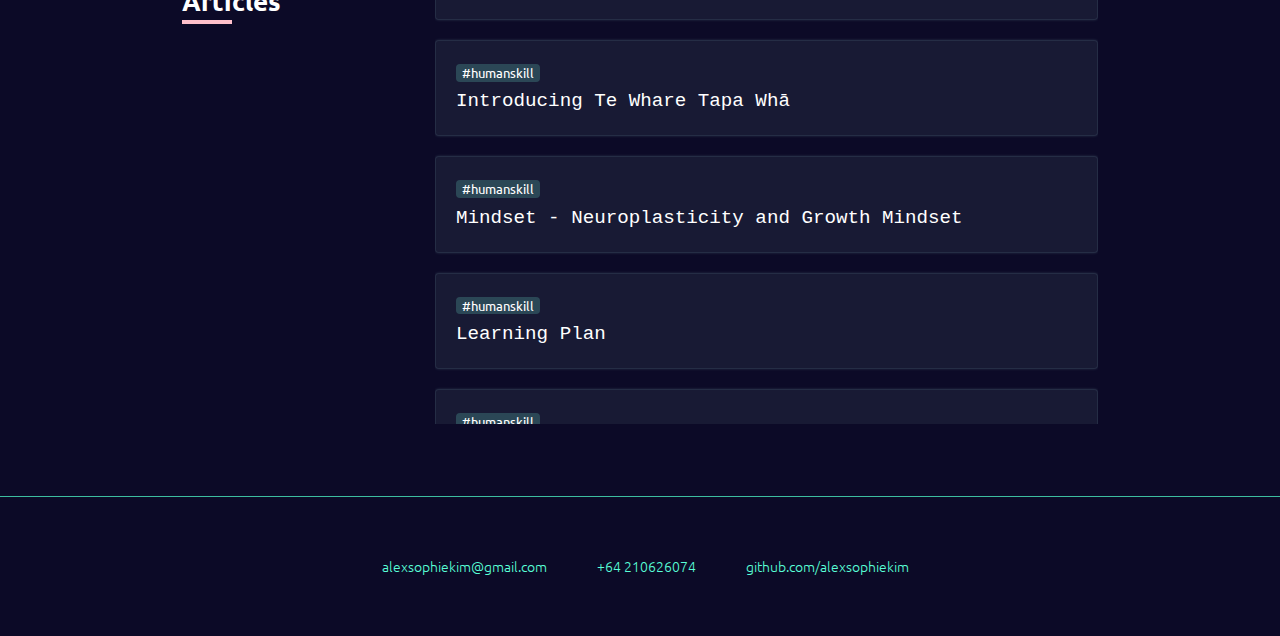
==== commit 434bec21: "linked index" ====
--- a/index.html
+++ b/index.html
@@ -61,6 +61,12 @@
       </div>
       <h3 class="allArticles">Human Skill Articles</h3>
       <div class="hsBlog">
+        <a href="/blog/foundations-reflection.html" class="articleLink">
+          <div class="card">
+              <p class="tags">#humanskill</p>
+              <p class="title">Foundations Reflection</p>
+          </div>
+        </a>
         <a href="/blog/te-whare-tapa-wha.html" class="articleLink">
           <div class="card">
               <p class="tags">#humanskill</p>
